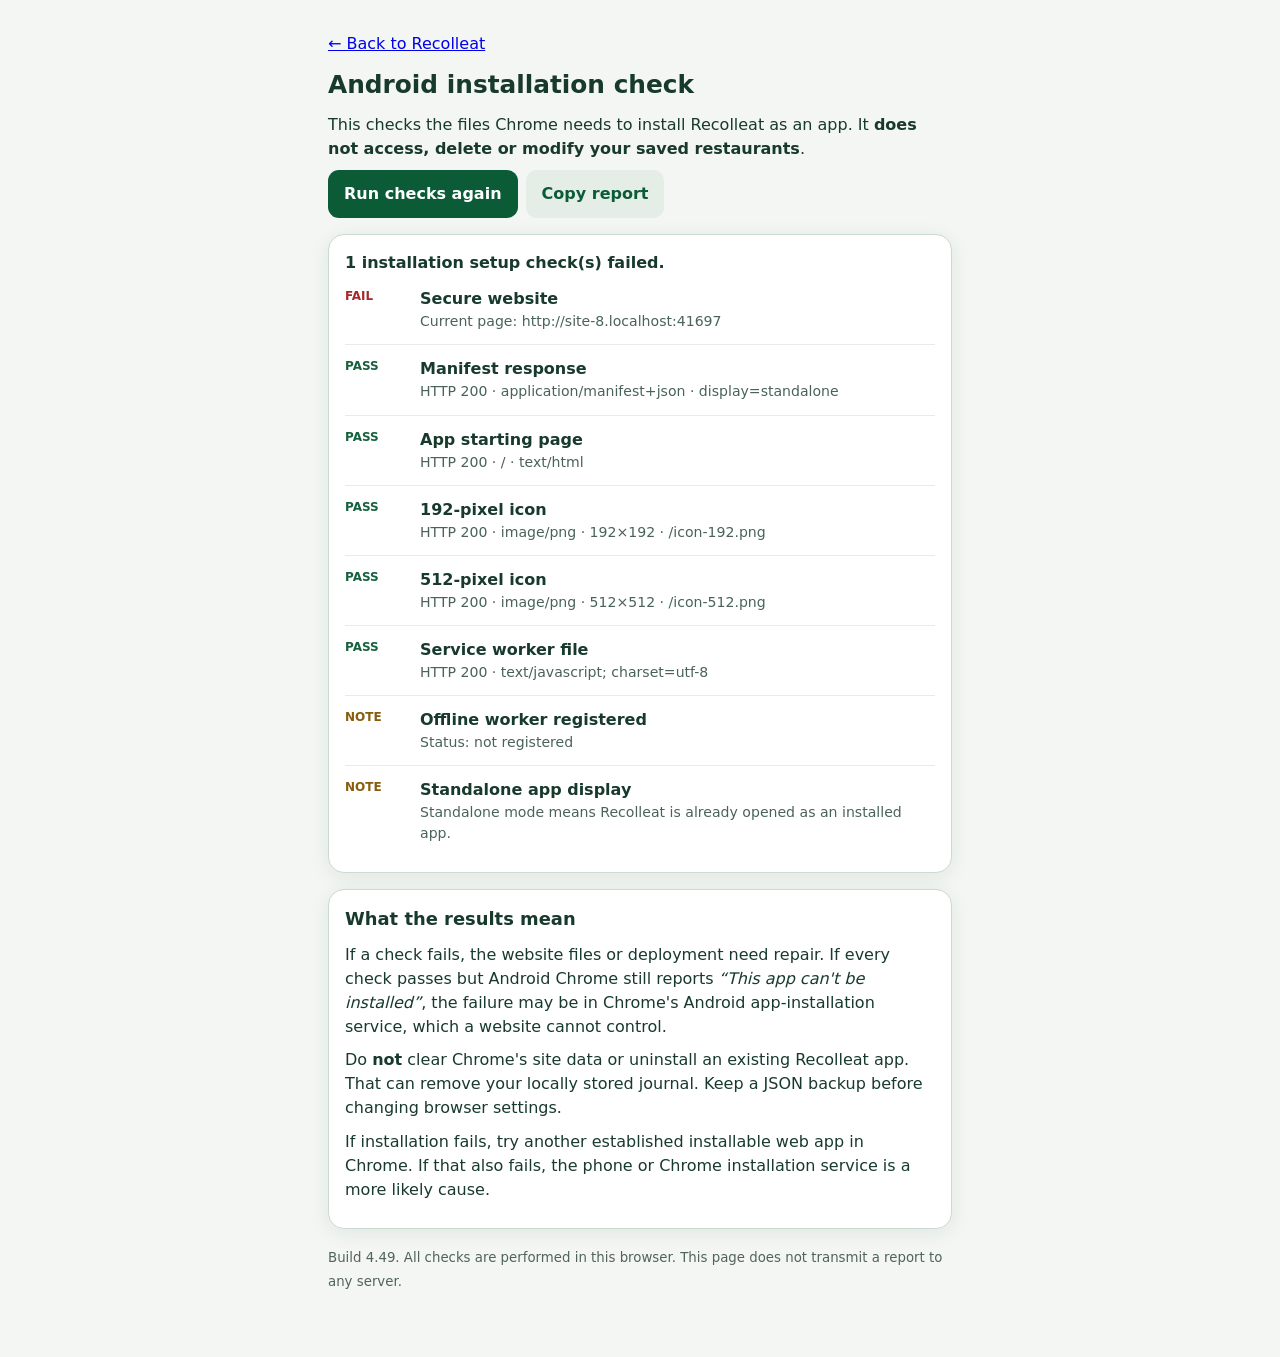
==== install-check.html @ 38f5b026 "Add files via upload" ====
<!DOCTYPE html>
<html lang="en"><head><meta charset="utf-8"><meta name="viewport" content="width=device-width, initial-scale=1"><title>Recolleat — Android installation check</title>
<meta name="theme-color" content="#0b5b37"><style>
:root{font-family:system-ui,-apple-system,BlinkMacSystemFont,"Segoe UI",sans-serif;color-scheme:light dark}*{box-sizing:border-box}
body{background:#f3f6f3;color:#183a2d;margin:0;line-height:1.5}main{max-width:660px;padding:22px 18px 55px;margin:auto}
h1{font-size:1.55rem;margin:10px 0}p{margin:.6em 0}small{color:#526458}.panel{background:white;border-radius:16px;border:1px solid #cbdad2;padding:16px;margin:16px 0;box-shadow:0 4px 20px #163d2214}
.result{display:flex;gap:10px;padding:12px 0;border-bottom:1px solid #e7ece9;align-items:start}.result:last-child{border:0}
.status{flex:0 0 65px;font-size:12px;font-weight:800;text-transform:uppercase;color:#17613f}.status.fail{color:#a52929}.status.warn{color:#885b0d}
.detail{overflow-wrap:anywhere;font-size:.88rem;color:#496358}strong{color:#183a2d}
button,a.action{border:0;background:#0b5b37;color:#fff;padding:12px 16px;border-radius:11px;cursor:pointer;font:inherit;font-weight:650;text-decoration:none;display:inline-block}button.secondary{background:#e5ede7;color:#0b5b37}
.actions{display:flex;gap:8px;flex-wrap:wrap}code{overflow-wrap:anywhere;background:#eef2ee;padding:1px 4px;border-radius:3px}
@media(prefers-color-scheme:dark){body{background:#10251d;color:#e4f5ea}.panel{background:#173126;border-color:#416454}.detail,small{color:#b3c9ba}.result{border-color:#345643}strong{color:#f0fff4}.status{color:#7bdbab}.status.fail{color:#ff8787}.status.warn{color:#ffcd71}.secondary{color:#103924}}
</style></head><body><main><p><a href="./">← Back to Recolleat</a></p><h1>Android installation check</h1>
<p>This checks the files Chrome needs to install Recolleat as an app. It <b>does not access, delete or modify your saved restaurants</b>.</p>
<div class="actions"><button id="run" type="button">Run checks again</button><button id="copy" class="secondary" type="button">Copy report</button></div>
<section class="panel" aria-live="polite"><strong id="summary">Checking installation setup…</strong><div id="results"></div></section>
<div class="panel"><h2 style="font-size:1.12rem;margin:0 0 8px">What the results mean</h2>
<p>If a check fails, the website files or deployment need repair. If every check passes but Android Chrome still reports <em>“This app can't be installed”</em>, the failure may be in Chrome's Android app-installation service, which a website cannot control.</p>
<p>Do <b>not</b> clear Chrome's site data or uninstall an existing Recolleat app. That can remove your locally stored journal. Keep a JSON backup before changing browser settings.</p>
<p>If installation fails, try another established installable web app in Chrome. If that also fails, the phone or Chrome installation service is a more likely cause.</p></div>
<p><small>Build 4.49. All checks are performed in this browser. This page does not transmit a report to any server.</small></p>
</main><script>
(function(){'use strict';
 const rows=[];const results=document.getElementById('results'),summary=document.getElementById('summary');
 const add=(label,ok,detail,kind)=>{rows.push({label,status:kind||(ok?'PASS':'FAIL'),detail}); const row=document.createElement('div');row.className='result'; const badge=document.createElement('div');badge.className='status '+(ok?'':kind==='NOTE'?'warn':'fail');badge.textContent=kind||(ok?'PASS':'FAIL');const content=document.createElement('div'),title=document.createElement('strong'),description=document.createElement('div');title.textContent=label;description.className='detail';description.textContent=detail;content.append(title,description);row.append(badge,content);results.append(row)};
 const retrieve=async (url)=>{let res=await fetch(url,{cache:'no-store'});return res};
 async function check(){results.replaceChildren();rows.length=0;summary.textContent='Running checks…';
 add('Secure website',location.protocol==='https:','Current page: '+location.origin);
 let manifest=null;
 try{
   const r=await retrieve('/manifest.webmanifest?install-check='+Date.now());const type=r.headers.get('content-type')||'(none)';
   if(!r.ok)throw Error('HTTP '+r.status);
   manifest=await r.json();
   const ok=/json|manifest/.test(type)&&manifest.name&&manifest.start_url&&manifest.scope&&['standalone','fullscreen','minimal-ui'].includes(manifest.display);
   add('Manifest response',Boolean(ok),'HTTP '+r.status+' · '+type+' · display='+String(manifest.display));
 }catch(e){add('Manifest response',false,String(e))}
 if(manifest){
  let startUrl;try{startUrl=new URL(manifest.start_url,location.origin);const r=await retrieve(startUrl.href);add('App starting page',r.ok&&r.headers.get('content-type')?.includes('text/html'),'HTTP '+r.status+' · '+startUrl.pathname+' · '+r.headers.get('content-type'));}catch(e){add('App starting page',false,String(e))}
  const icons=Array.isArray(manifest.icons)?manifest.icons:[];
  for(const size of [192,512]){
   const icon=icons.find(x=>x.sizes?.includes(String(size)+'x'+String(size))&&(!x.purpose||x.purpose.includes('any')));
   if(!icon){add(size+'-pixel icon',false,'Not declared in manifest');continue}
   try{const url=new URL(icon.src,location.origin);url.searchParams.set('install-check',String(Date.now()));const r=await retrieve(url.href);const type=r.headers.get('content-type')||'(none)';const blob=await r.blob();
    let width=0,height=0;try{const bitmap=await createImageBitmap(blob);width=bitmap.width;height=bitmap.height;bitmap.close()}catch{}
    add(size+'-pixel icon',r.ok&&/image\//.test(type)&&width===size&&height===size,'HTTP '+r.status+' · '+type+' · '+width+'×'+height+' · '+url.pathname);
   }catch(e){add(size+'-pixel icon',false,String(e))}
  }
 }
 try{const r=await retrieve('/service-worker.js?install-check='+Date.now());add('Service worker file',r.ok&&/javascript|ecmascript/.test(r.headers.get('content-type')||''),'HTTP '+r.status+' · '+r.headers.get('content-type'))}catch(e){add('Service worker file',false,String(e))}
 if('serviceWorker' in navigator){try{const reg=await navigator.serviceWorker.getRegistration('/');add('Offline worker registered',Boolean(reg&&reg.active),'Status: '+(reg?.active?.state||'not registered'),!reg?'NOTE':undefined)}catch(e){add('Offline worker registered',false,String(e))}}else add('Offline worker registered',false,'Not supported by this browser');
 add('Standalone app display',matchMedia('(display-mode: standalone)').matches,'Standalone mode means Recolleat is already opened as an installed app.','NOTE');
 const fails=rows.filter(x=>x.status==='FAIL').length;summary.textContent=fails?fails+' installation setup check(s) failed.':'No failures detected in the web app files. Android installation still needs a device-level test.';
 }
 document.getElementById('run').addEventListener('click',check);
 document.getElementById('copy').addEventListener('click',async()=>{const text='Recolleat installation check (Build 4.49)\n'+rows.map(r=>r.status+' | '+r.label+': '+r.detail).join('\n');try{await navigator.clipboard.writeText(text);alert('Report copied.')}catch{prompt('Copy report:',text)}});
 check();
})();
</script></body></html>
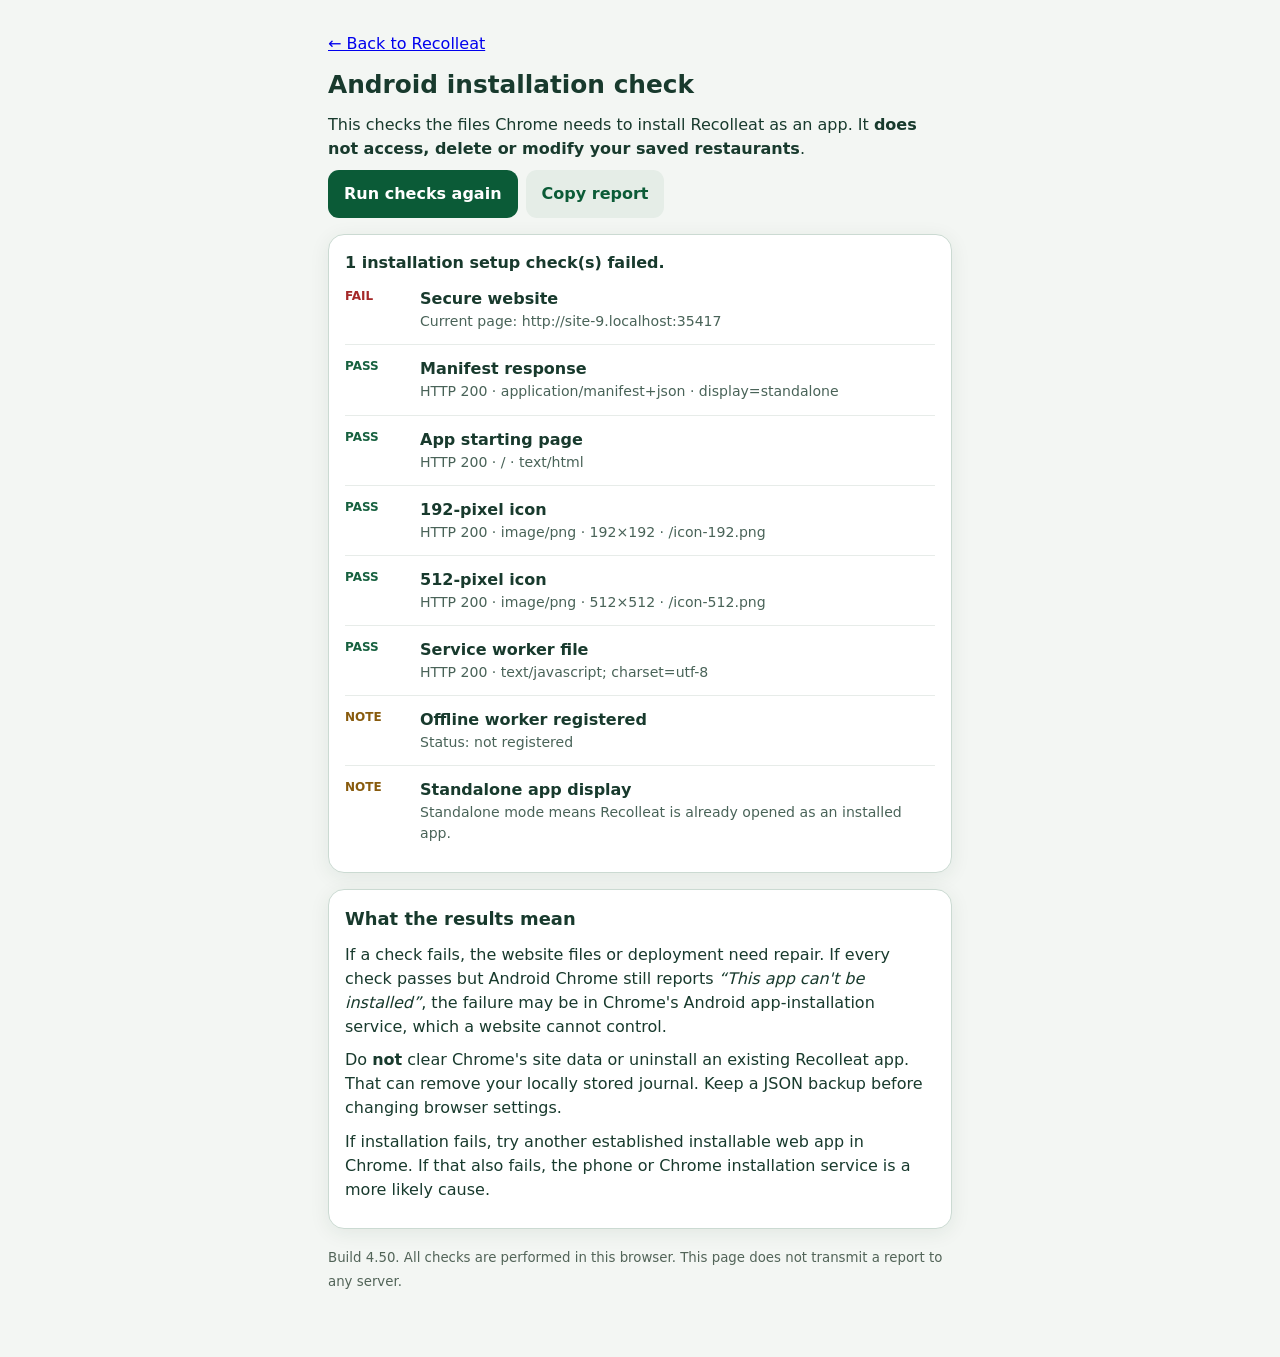
==== commit d1e0e210: "Add files via upload" ====
--- a/install-check.html
+++ b/install-check.html
@@ -18,7 +18,7 @@
 <p>If a check fails, the website files or deployment need repair. If every check passes but Android Chrome still reports <em>“This app can't be installed”</em>, the failure may be in Chrome's Android app-installation service, which a website cannot control.</p>
 <p>Do <b>not</b> clear Chrome's site data or uninstall an existing Recolleat app. That can remove your locally stored journal. Keep a JSON backup before changing browser settings.</p>
 <p>If installation fails, try another established installable web app in Chrome. If that also fails, the phone or Chrome installation service is a more likely cause.</p></div>
-<p><small>Build 4.49. All checks are performed in this browser. This page does not transmit a report to any server.</small></p>
+<p><small>Build 4.50. All checks are performed in this browser. This page does not transmit a report to any server.</small></p>
 </main><script>
 (function(){'use strict';
  const rows=[];const results=document.getElementById('results'),summary=document.getElementById('summary');
@@ -52,7 +52,7 @@
  const fails=rows.filter(x=>x.status==='FAIL').length;summary.textContent=fails?fails+' installation setup check(s) failed.':'No failures detected in the web app files. Android installation still needs a device-level test.';
  }
  document.getElementById('run').addEventListener('click',check);
- document.getElementById('copy').addEventListener('click',async()=>{const text='Recolleat installation check (Build 4.49)\n'+rows.map(r=>r.status+' | '+r.label+': '+r.detail).join('\n');try{await navigator.clipboard.writeText(text);alert('Report copied.')}catch{prompt('Copy report:',text)}});
+ document.getElementById('copy').addEventListener('click',async()=>{const text='Recolleat installation check (Build 4.50)\n'+rows.map(r=>r.status+' | '+r.label+': '+r.detail).join('\n');try{await navigator.clipboard.writeText(text);alert('Report copied.')}catch{prompt('Copy report:',text)}});
  check();
 })();
 </script></body></html>
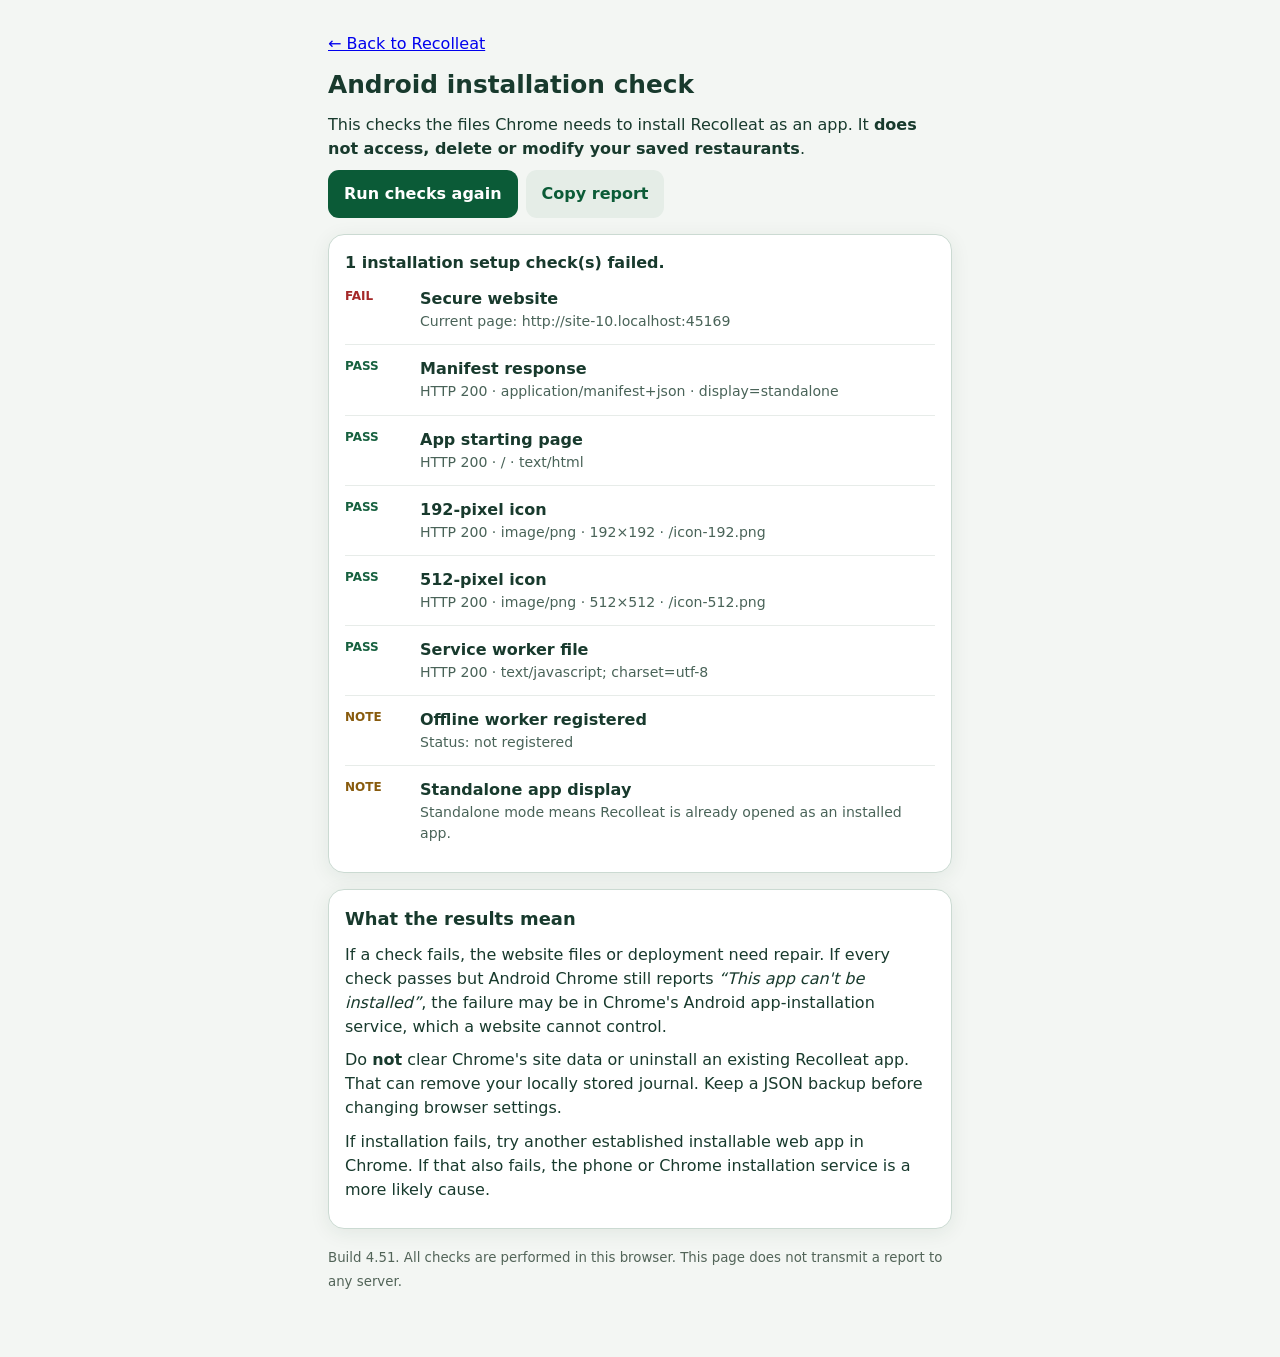
==== commit cfcf886f: "Add files via upload" ====
--- a/install-check.html
+++ b/install-check.html
@@ -18,7 +18,7 @@
 <p>If a check fails, the website files or deployment need repair. If every check passes but Android Chrome still reports <em>“This app can't be installed”</em>, the failure may be in Chrome's Android app-installation service, which a website cannot control.</p>
 <p>Do <b>not</b> clear Chrome's site data or uninstall an existing Recolleat app. That can remove your locally stored journal. Keep a JSON backup before changing browser settings.</p>
 <p>If installation fails, try another established installable web app in Chrome. If that also fails, the phone or Chrome installation service is a more likely cause.</p></div>
-<p><small>Build 4.50. All checks are performed in this browser. This page does not transmit a report to any server.</small></p>
+<p><small>Build 4.51. All checks are performed in this browser. This page does not transmit a report to any server.</small></p>
 </main><script>
 (function(){'use strict';
  const rows=[];const results=document.getElementById('results'),summary=document.getElementById('summary');
@@ -52,7 +52,7 @@
  const fails=rows.filter(x=>x.status==='FAIL').length;summary.textContent=fails?fails+' installation setup check(s) failed.':'No failures detected in the web app files. Android installation still needs a device-level test.';
  }
  document.getElementById('run').addEventListener('click',check);
- document.getElementById('copy').addEventListener('click',async()=>{const text='Recolleat installation check (Build 4.50)\n'+rows.map(r=>r.status+' | '+r.label+': '+r.detail).join('\n');try{await navigator.clipboard.writeText(text);alert('Report copied.')}catch{prompt('Copy report:',text)}});
+ document.getElementById('copy').addEventListener('click',async()=>{const text='Recolleat installation check (Build 4.51)\n'+rows.map(r=>r.status+' | '+r.label+': '+r.detail).join('\n');try{await navigator.clipboard.writeText(text);alert('Report copied.')}catch{prompt('Copy report:',text)}});
  check();
 })();
 </script></body></html>
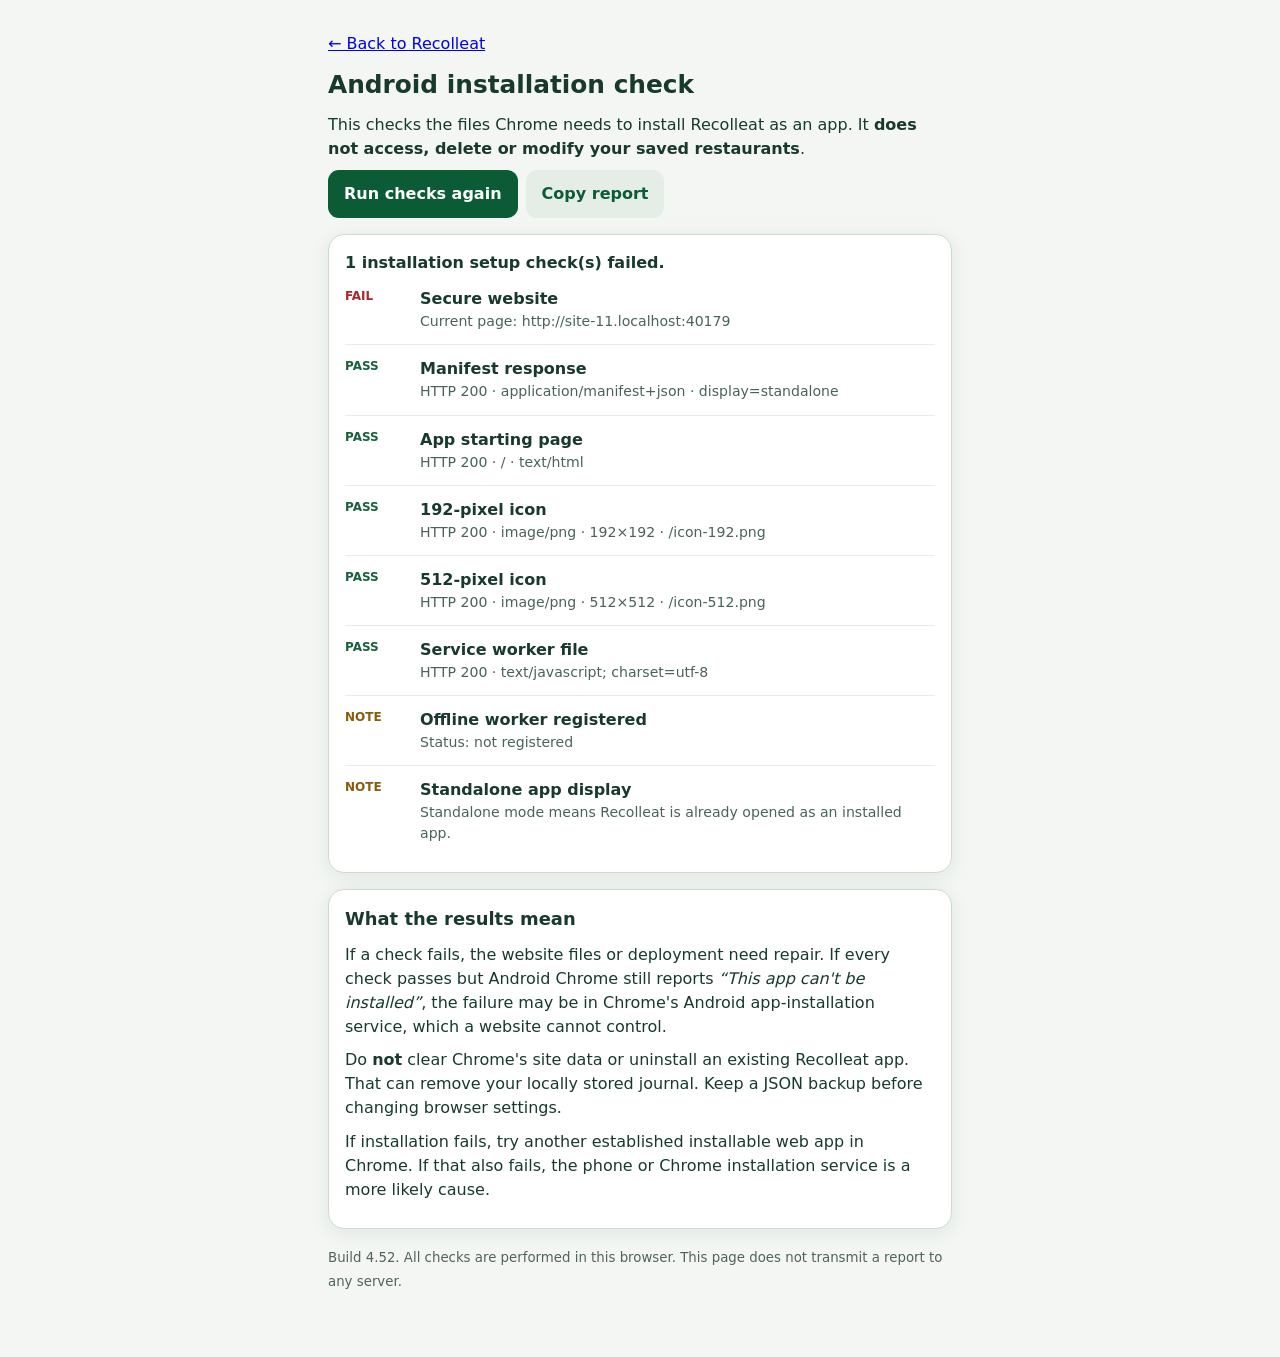
==== commit 433a218e: "Add files via upload" ====
--- a/install-check.html
+++ b/install-check.html
@@ -18,7 +18,7 @@
 <p>If a check fails, the website files or deployment need repair. If every check passes but Android Chrome still reports <em>“This app can't be installed”</em>, the failure may be in Chrome's Android app-installation service, which a website cannot control.</p>
 <p>Do <b>not</b> clear Chrome's site data or uninstall an existing Recolleat app. That can remove your locally stored journal. Keep a JSON backup before changing browser settings.</p>
 <p>If installation fails, try another established installable web app in Chrome. If that also fails, the phone or Chrome installation service is a more likely cause.</p></div>
-<p><small>Build 4.51. All checks are performed in this browser. This page does not transmit a report to any server.</small></p>
+<p><small>Build 4.52. All checks are performed in this browser. This page does not transmit a report to any server.</small></p>
 </main><script>
 (function(){'use strict';
  const rows=[];const results=document.getElementById('results'),summary=document.getElementById('summary');
@@ -52,7 +52,7 @@
  const fails=rows.filter(x=>x.status==='FAIL').length;summary.textContent=fails?fails+' installation setup check(s) failed.':'No failures detected in the web app files. Android installation still needs a device-level test.';
  }
  document.getElementById('run').addEventListener('click',check);
- document.getElementById('copy').addEventListener('click',async()=>{const text='Recolleat installation check (Build 4.51)\n'+rows.map(r=>r.status+' | '+r.label+': '+r.detail).join('\n');try{await navigator.clipboard.writeText(text);alert('Report copied.')}catch{prompt('Copy report:',text)}});
+ document.getElementById('copy').addEventListener('click',async()=>{const text='Recolleat installation check (Build 4.52)\n'+rows.map(r=>r.status+' | '+r.label+': '+r.detail).join('\n');try{await navigator.clipboard.writeText(text);alert('Report copied.')}catch{prompt('Copy report:',text)}});
  check();
 })();
 </script></body></html>
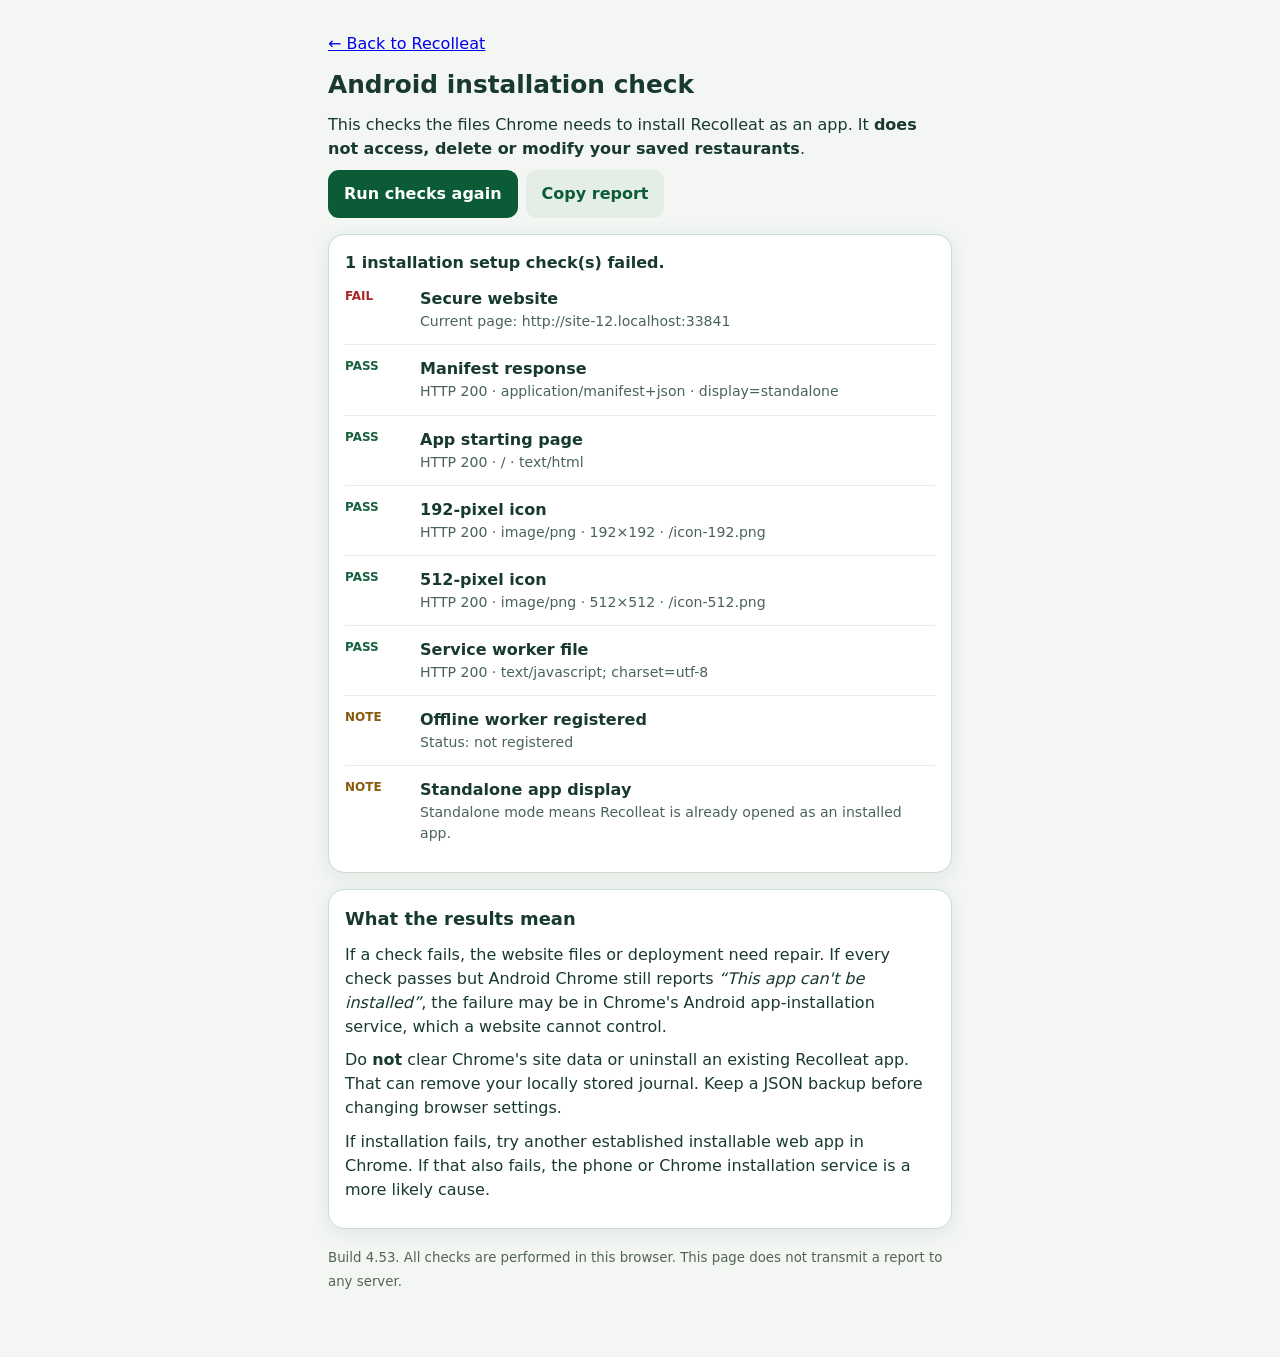
==== commit 2e881b6d: "Add files via upload" ====
--- a/install-check.html
+++ b/install-check.html
@@ -18,7 +18,7 @@
 <p>If a check fails, the website files or deployment need repair. If every check passes but Android Chrome still reports <em>“This app can't be installed”</em>, the failure may be in Chrome's Android app-installation service, which a website cannot control.</p>
 <p>Do <b>not</b> clear Chrome's site data or uninstall an existing Recolleat app. That can remove your locally stored journal. Keep a JSON backup before changing browser settings.</p>
 <p>If installation fails, try another established installable web app in Chrome. If that also fails, the phone or Chrome installation service is a more likely cause.</p></div>
-<p><small>Build 4.52. All checks are performed in this browser. This page does not transmit a report to any server.</small></p>
+<p><small>Build 4.53. All checks are performed in this browser. This page does not transmit a report to any server.</small></p>
 </main><script>
 (function(){'use strict';
  const rows=[];const results=document.getElementById('results'),summary=document.getElementById('summary');
@@ -52,7 +52,7 @@
  const fails=rows.filter(x=>x.status==='FAIL').length;summary.textContent=fails?fails+' installation setup check(s) failed.':'No failures detected in the web app files. Android installation still needs a device-level test.';
  }
  document.getElementById('run').addEventListener('click',check);
- document.getElementById('copy').addEventListener('click',async()=>{const text='Recolleat installation check (Build 4.52)\n'+rows.map(r=>r.status+' | '+r.label+': '+r.detail).join('\n');try{await navigator.clipboard.writeText(text);alert('Report copied.')}catch{prompt('Copy report:',text)}});
+ document.getElementById('copy').addEventListener('click',async()=>{const text='Recolleat installation check (Build 4.53)\n'+rows.map(r=>r.status+' | '+r.label+': '+r.detail).join('\n');try{await navigator.clipboard.writeText(text);alert('Report copied.')}catch{prompt('Copy report:',text)}});
  check();
 })();
 </script></body></html>
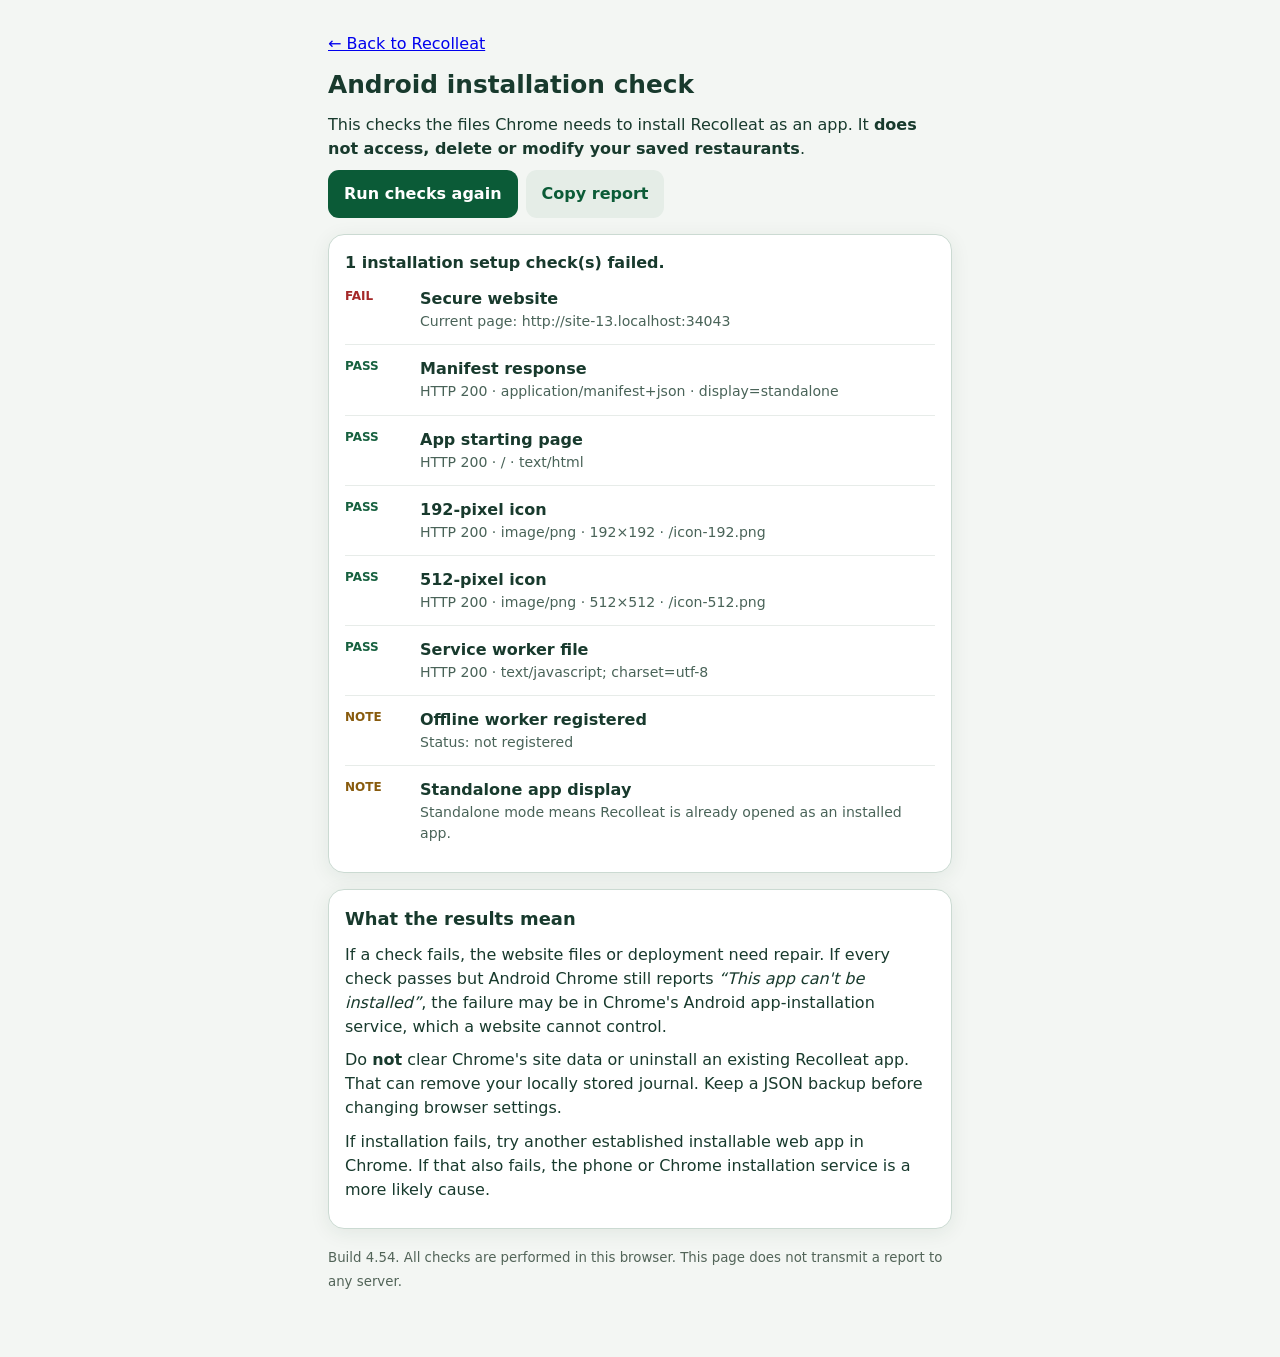
==== commit 467904e6: "Add files via upload" ====
--- a/install-check.html
+++ b/install-check.html
@@ -18,7 +18,7 @@
 <p>If a check fails, the website files or deployment need repair. If every check passes but Android Chrome still reports <em>“This app can't be installed”</em>, the failure may be in Chrome's Android app-installation service, which a website cannot control.</p>
 <p>Do <b>not</b> clear Chrome's site data or uninstall an existing Recolleat app. That can remove your locally stored journal. Keep a JSON backup before changing browser settings.</p>
 <p>If installation fails, try another established installable web app in Chrome. If that also fails, the phone or Chrome installation service is a more likely cause.</p></div>
-<p><small>Build 4.53. All checks are performed in this browser. This page does not transmit a report to any server.</small></p>
+<p><small>Build 4.54. All checks are performed in this browser. This page does not transmit a report to any server.</small></p>
 </main><script>
 (function(){'use strict';
  const rows=[];const results=document.getElementById('results'),summary=document.getElementById('summary');
@@ -52,7 +52,7 @@
  const fails=rows.filter(x=>x.status==='FAIL').length;summary.textContent=fails?fails+' installation setup check(s) failed.':'No failures detected in the web app files. Android installation still needs a device-level test.';
  }
  document.getElementById('run').addEventListener('click',check);
- document.getElementById('copy').addEventListener('click',async()=>{const text='Recolleat installation check (Build 4.53)\n'+rows.map(r=>r.status+' | '+r.label+': '+r.detail).join('\n');try{await navigator.clipboard.writeText(text);alert('Report copied.')}catch{prompt('Copy report:',text)}});
+ document.getElementById('copy').addEventListener('click',async()=>{const text='Recolleat installation check (Build 4.54)\n'+rows.map(r=>r.status+' | '+r.label+': '+r.detail).join('\n');try{await navigator.clipboard.writeText(text);alert('Report copied.')}catch{prompt('Copy report:',text)}});
  check();
 })();
 </script></body></html>
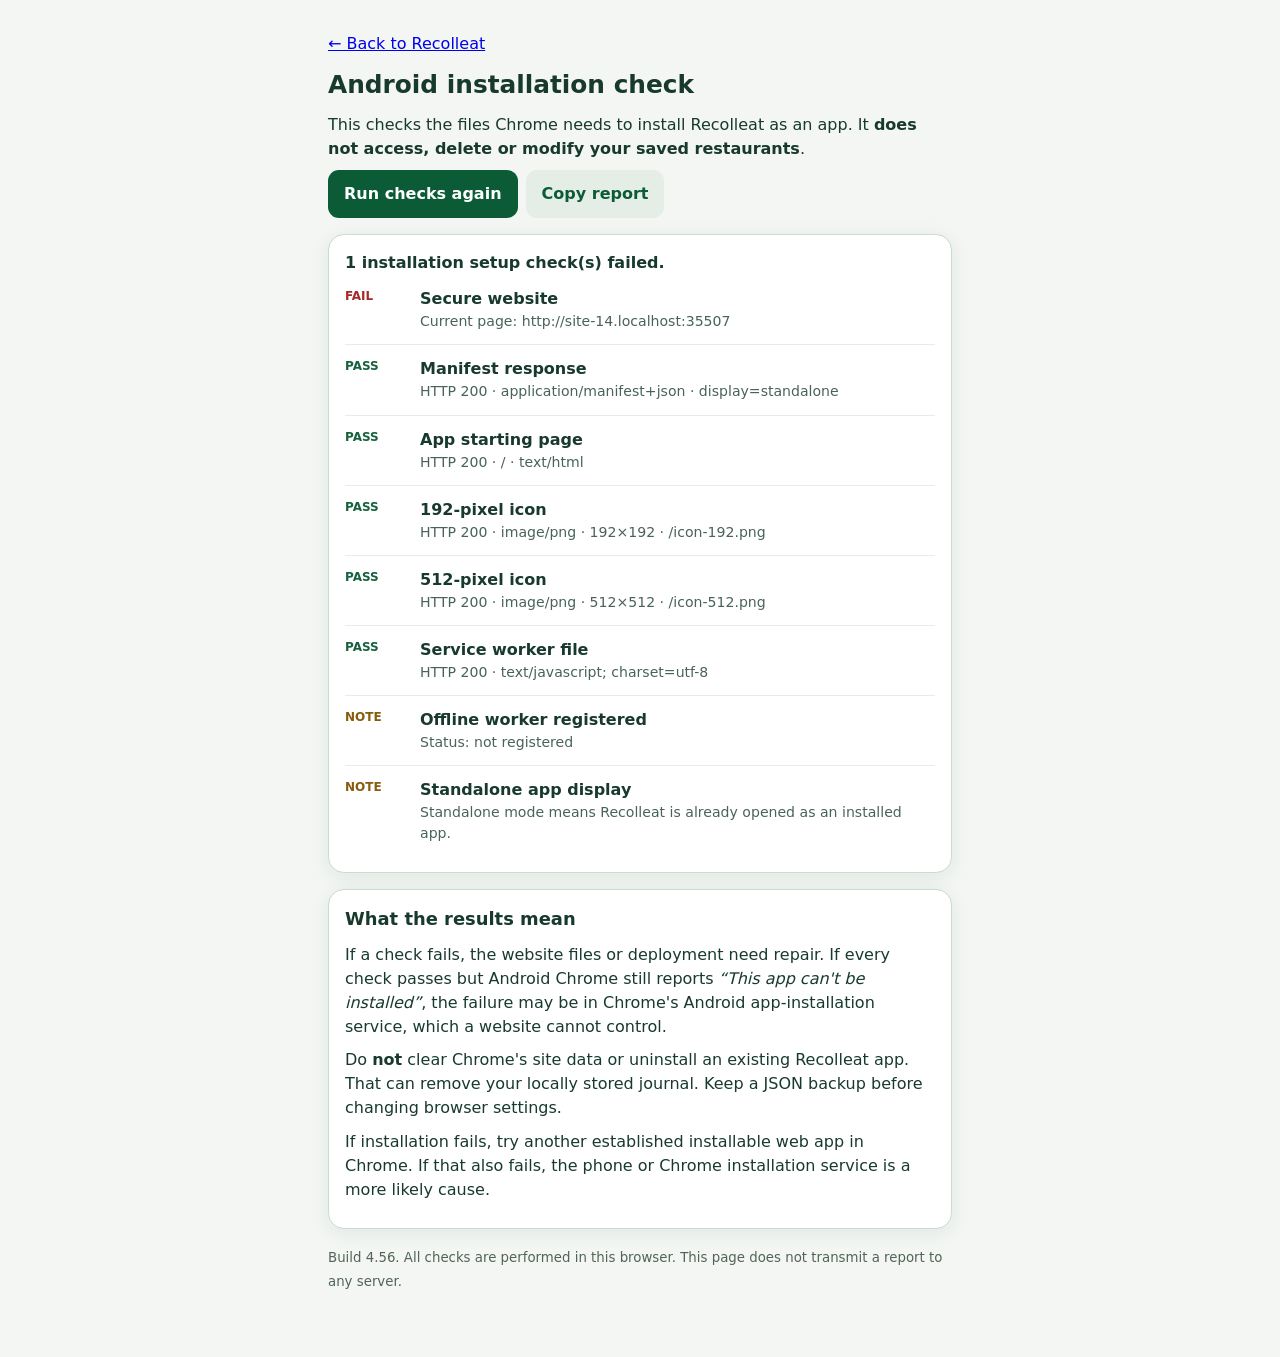
==== commit 05238e7a: "Add files via upload" ====
--- a/install-check.html
+++ b/install-check.html
@@ -18,7 +18,7 @@
 <p>If a check fails, the website files or deployment need repair. If every check passes but Android Chrome still reports <em>“This app can't be installed”</em>, the failure may be in Chrome's Android app-installation service, which a website cannot control.</p>
 <p>Do <b>not</b> clear Chrome's site data or uninstall an existing Recolleat app. That can remove your locally stored journal. Keep a JSON backup before changing browser settings.</p>
 <p>If installation fails, try another established installable web app in Chrome. If that also fails, the phone or Chrome installation service is a more likely cause.</p></div>
-<p><small>Build 4.54. All checks are performed in this browser. This page does not transmit a report to any server.</small></p>
+<p><small>Build 4.56. All checks are performed in this browser. This page does not transmit a report to any server.</small></p>
 </main><script>
 (function(){'use strict';
  const rows=[];const results=document.getElementById('results'),summary=document.getElementById('summary');
@@ -52,7 +52,7 @@
  const fails=rows.filter(x=>x.status==='FAIL').length;summary.textContent=fails?fails+' installation setup check(s) failed.':'No failures detected in the web app files. Android installation still needs a device-level test.';
  }
  document.getElementById('run').addEventListener('click',check);
- document.getElementById('copy').addEventListener('click',async()=>{const text='Recolleat installation check (Build 4.54)\n'+rows.map(r=>r.status+' | '+r.label+': '+r.detail).join('\n');try{await navigator.clipboard.writeText(text);alert('Report copied.')}catch{prompt('Copy report:',text)}});
+ document.getElementById('copy').addEventListener('click',async()=>{const text='Recolleat installation check (Build 4.56)\n'+rows.map(r=>r.status+' | '+r.label+': '+r.detail).join('\n');try{await navigator.clipboard.writeText(text);alert('Report copied.')}catch{prompt('Copy report:',text)}});
  check();
 })();
 </script></body></html>
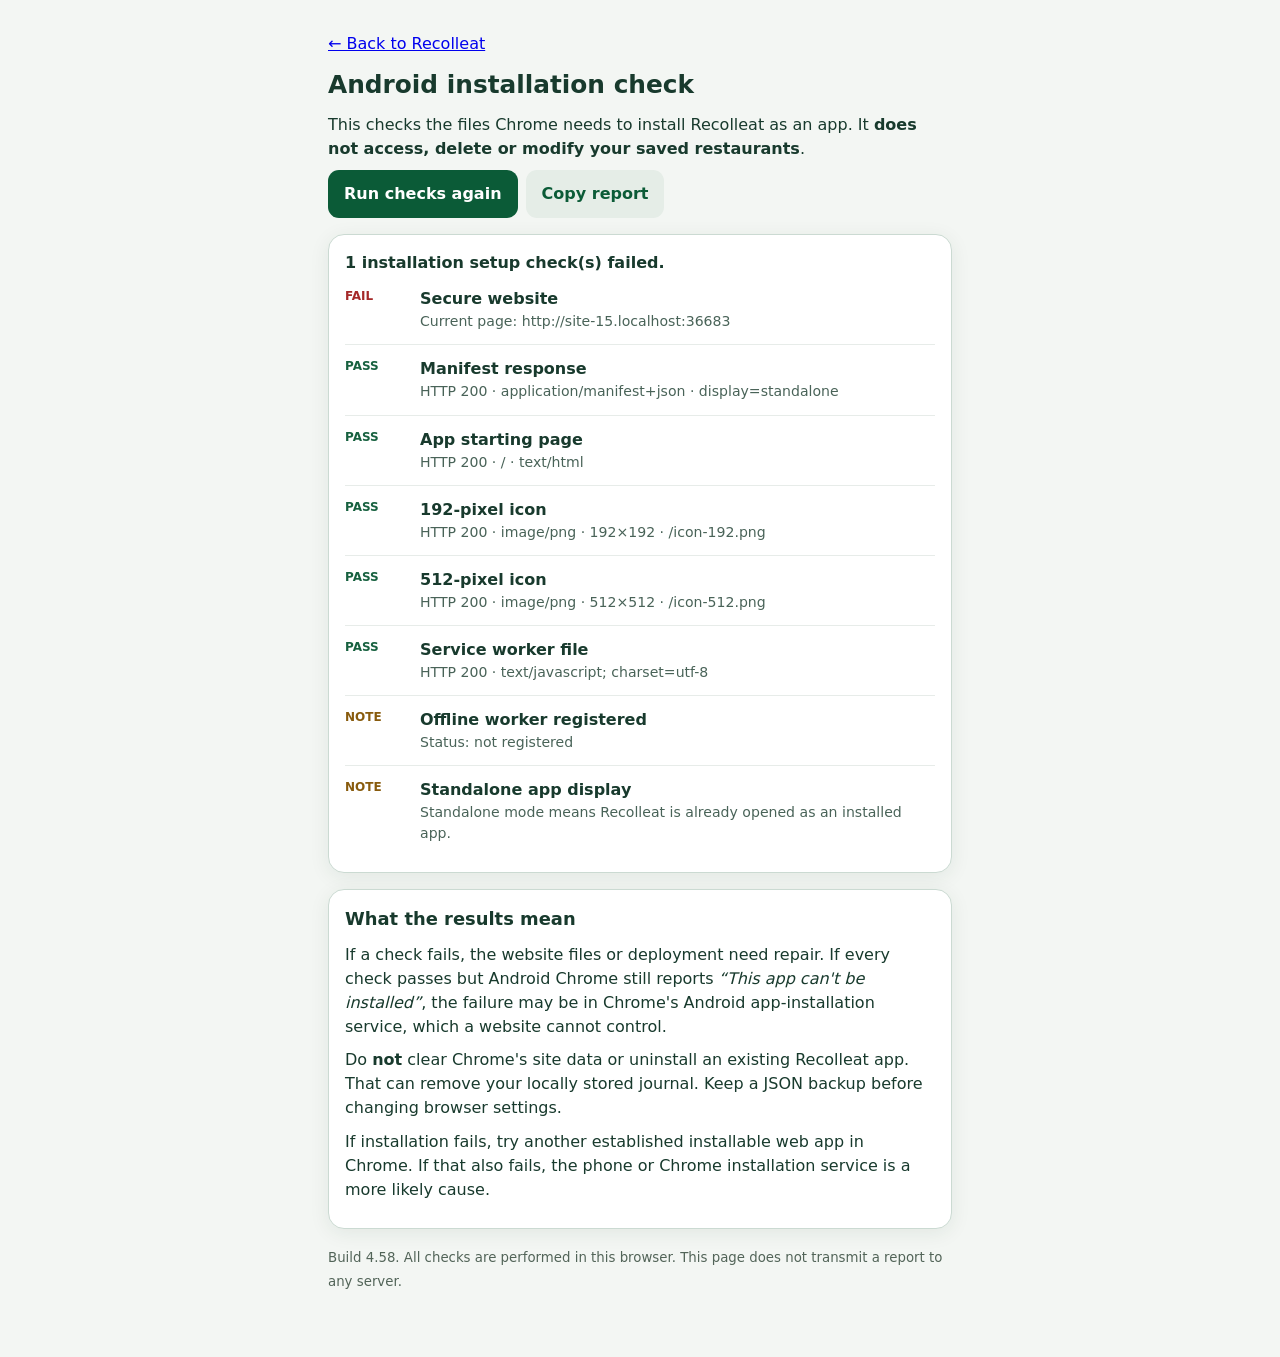
==== commit 1ab26c57: "Add files via upload" ====
--- a/install-check.html
+++ b/install-check.html
@@ -18,7 +18,7 @@
 <p>If a check fails, the website files or deployment need repair. If every check passes but Android Chrome still reports <em>“This app can't be installed”</em>, the failure may be in Chrome's Android app-installation service, which a website cannot control.</p>
 <p>Do <b>not</b> clear Chrome's site data or uninstall an existing Recolleat app. That can remove your locally stored journal. Keep a JSON backup before changing browser settings.</p>
 <p>If installation fails, try another established installable web app in Chrome. If that also fails, the phone or Chrome installation service is a more likely cause.</p></div>
-<p><small>Build 4.56. All checks are performed in this browser. This page does not transmit a report to any server.</small></p>
+<p><small>Build 4.58. All checks are performed in this browser. This page does not transmit a report to any server.</small></p>
 </main><script>
 (function(){'use strict';
  const rows=[];const results=document.getElementById('results'),summary=document.getElementById('summary');
@@ -52,7 +52,7 @@
  const fails=rows.filter(x=>x.status==='FAIL').length;summary.textContent=fails?fails+' installation setup check(s) failed.':'No failures detected in the web app files. Android installation still needs a device-level test.';
  }
  document.getElementById('run').addEventListener('click',check);
- document.getElementById('copy').addEventListener('click',async()=>{const text='Recolleat installation check (Build 4.56)\n'+rows.map(r=>r.status+' | '+r.label+': '+r.detail).join('\n');try{await navigator.clipboard.writeText(text);alert('Report copied.')}catch{prompt('Copy report:',text)}});
+ document.getElementById('copy').addEventListener('click',async()=>{const text='Recolleat installation check (Build 4.58)\n'+rows.map(r=>r.status+' | '+r.label+': '+r.detail).join('\n');try{await navigator.clipboard.writeText(text);alert('Report copied.')}catch{prompt('Copy report:',text)}});
  check();
 })();
 </script></body></html>
